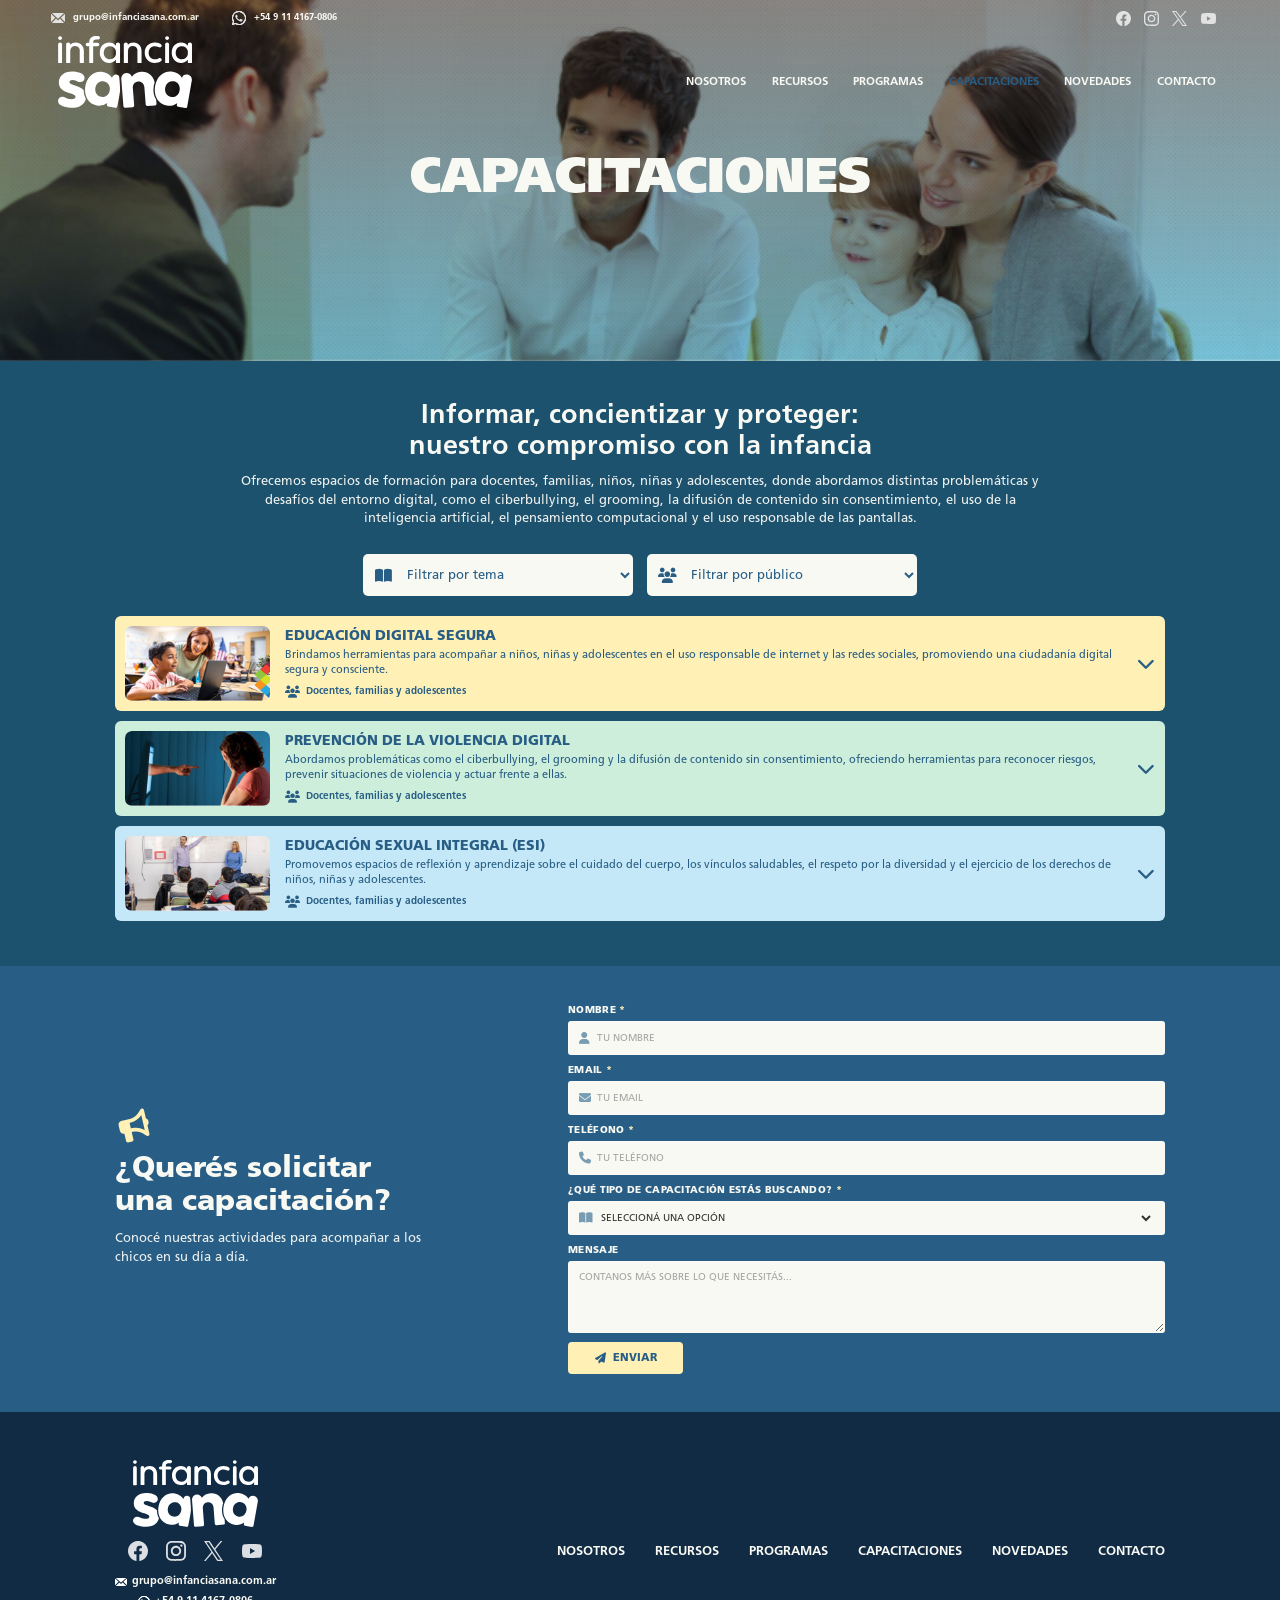
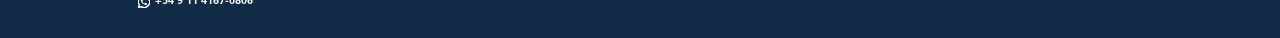
==== capacitaciones.html @ 9013a9a5 "Add files via upload" ====
<!DOCTYPE html>
<html lang="es">

<head>
    <meta charset="UTF-8">
    <meta name="viewport" content="width=device-width, initial-scale=1.0">

    <title>Capacitaciones | Infancia Sana</title>

    <!-- ESTILOS -->
    <link rel="stylesheet" href="css/style.css">
    <link rel="stylesheet" href="css/capacitaciones.css">
    <link rel="stylesheet" href="https://cdnjs.cloudflare.com/ajax/libs/font-awesome/6.7.2/css/all.min.css">

    <!-- FAVICON -->
    <link rel="icon" type="image/x-icon" href="assets/images/favicon.ico">
</head>

<body>

    <!-- ==================================================
         01. ENCABEZADO
    ================================================== -->

    <header class="header header-capacitaciones">

        <div class="header-background">

            <!-- IMAGEN: capacitaciones_header.jpg -->
            <div
                class="header-image header-image-placeholder"
                data-imagen="capacitaciones_header.jpg">
            </div>

            <!-- GRADIENTE PROPIO -->
            <div class="header-gradient header-gradient-capacitaciones"></div>

            <!-- TEXTURA COMPARTIDA -->
            <div class="header-texture"></div>

        </div>


        <!-- CONTACTO -->

        <div class="header-contact">

            <a href="mailto:grupo@infanciasana.com.ar">
                <img src="assets/images/icon_mail.svg" alt="Correo electrónico">
                <span>grupo@infanciasana.com.ar</span>
            </a>

            <a href="https://wa.me/5491141670806" target="_blank" rel="noopener noreferrer">
                <img src="assets/images/icon_wsp.svg" alt="WhatsApp">
                <span>+54 9 11 4167-0806</span>
            </a>

        </div>


        <!-- REDES SOCIALES -->

        <div class="header-social">

            <a href="#" target="_blank" rel="noopener noreferrer">
                <img src="assets/images/icon_facebook.svg" alt="Facebook">
            </a>

            <a href="https://www.instagram.com/infanciasana.ar/" target="_blank" rel="noopener noreferrer">
                <img src="assets/images/icon_instagram.svg" alt="Instagram">
            </a>

            <a href="#" target="_blank" rel="noopener noreferrer">
                <img src="assets/images/icon_twitter.svg" alt="Twitter">
            </a>

            <a href="#" target="_blank" rel="noopener noreferrer">
                <img src="assets/images/icon_youtube.svg" alt="YouTube">
            </a>

        </div>


        <!-- NAVEGACIÓN -->

        <nav class="navbar">

            <a href="index.html" class="logo">

                <img
                    src="assets/images/logo-infancia-sana.svg?v=3"
                    alt="Infancia Sana"
                    class="logo-normal"
                >

                <img
                    src="assets/images/logo-infancia-sana-color.svg"
                    alt=""
                    class="logo-color"
                >

            </a>

            <ul class="nav-links">

                <li><a href="nosotros.html">NOSOTROS</a></li>
                <li><a href="recursos.html">RECURSOS</a></li>
                <li><a href="programas.html">PROGRAMAS</a></li>
                <li><a href="capacitaciones.html" class="activo">CAPACITACIONES</a></li>
                <li><a href="novedades.html">NOVEDADES</a></li>
                <li><a href="contacto.html">CONTACTO</a></li>

            </ul>

        </nav>


        <!-- TÍTULO -->

        <div class="header-content">
            <h1>CAPACITACIONES</h1>
        </div>

    </header>



    <!-- ==================================================
         02. CONTENIDO PRINCIPAL
    ================================================== -->

    <main class="capacitaciones-main">


        <!-- PRESENTACIÓN -->

        <section class="capacitaciones-contenido">

            <div class="capacitaciones-heading">

                <h2>
                    Informar, concientizar y proteger:
                    <br>
                    nuestro compromiso con la infancia
                </h2>

                <p>
                    Ofrecemos espacios de formación para docentes, familias,
                    niños, niñas y adolescentes, donde abordamos distintas
                    problemáticas y desafíos del entorno digital, como el
                    ciberbullying, el grooming, la difusión de contenido sin
                    consentimiento, el uso de la inteligencia artificial,
                    el pensamiento computacional y el uso responsable
                    de las pantallas.
                </p>

            </div>


            <!-- FILTROS -->

            <div class="capacitaciones-filtros">

                <!-- FILTRO POR TEMA -->

                <div class="filtro-grupo">

                    <label for="filtro-tema" class="visually-hidden">
                        Filtrar por tema
                    </label>

                    <div class="filtro-contenedor">

                        <span class="filtro-icono" aria-hidden="true">
                            <i class="fa-solid fa-book-open"></i>
                        </span>

                        <select id="filtro-tema" name="tema">

                            <option value="todos">Filtrar por tema</option>
                            <option value="educacion-digital">Educación digital</option>
                            <option value="violencia-digital">Violencia digital</option>
                            <option value="esi">Educación sexual integral</option>

                        </select>

                    </div>

                </div>


                <!-- FILTRO POR PÚBLICO -->

                <div class="filtro-grupo">

                    <label for="filtro-publico" class="visually-hidden">
                        Filtrar por público
                    </label>

                    <div class="filtro-contenedor">

                        <span class="filtro-icono" aria-hidden="true">
                            <i class="fa-solid fa-users"></i>
                        </span>

                        <select id="filtro-publico" name="publico">

                            <option value="todos">Filtrar por público</option>
                            <option value="docentes">Docentes</option>
                            <option value="familias">Familias</option>
                            <option value="ninos">Niños, niñas y adolescentes</option>

                        </select>

                    </div>

                </div>

            </div>



            <!-- TARJETAS DE CAPACITACIONES -->

            <div class="capacitaciones-listado">


                <!-- CAPACITACIÓN 01: EDUCACIÓN DIGITAL SEGURA -->

                <article
                    class="capacitacion-card capacitacion-digital"
                    data-tema="educacion-digital"
                    data-publico="docentes familias ninos"
                >

                    <div class="capacitacion-imagen">

                        <!-- IMAGEN: capacitacion_educacion_digital.jpg -->

                        <div
                            class="imagen-placeholder"
                            data-imagen="capacitacion_educacion_digital.jpg">
                        </div>

                    </div>


                    <div class="capacitacion-informacion">

                        <h3>EDUCACIÓN DIGITAL SEGURA</h3>

                        <p>
                            Brindamos herramientas para acompañar a niños,
                            niñas y adolescentes en el uso responsable
                            de internet y las redes sociales, promoviendo
                            una ciudadanía digital segura y consciente.
                        </p>

                        <span class="capacitacion-publico">
                            <i class="fa-solid fa-users" aria-hidden="true"></i>
                            Docentes, familias y adolescentes
                        </span>

                    </div>


                    <button
                        class="capacitacion-toggle"
                        type="button"
                        aria-expanded="false"
                        aria-controls="detalle-educacion-digital"
                        aria-label="Ver más sobre Educación Digital Segura"
                    >
                        <i class="fa-solid fa-chevron-down" aria-hidden="true"></i>
                    </button>


                    <div class="capacitacion-detalle" id="detalle-educacion-digital" hidden>

                        <div class="capacitacion-detalle-contenido">

                            <p>
                                En esta capacitación trabajamos sobre el uso responsable de las tecnologías, la privacidad, la identidad digital y las herramientas para acompañar a chicos y chicas en internet.
                            </p>

                            <p>
                                Reflexionamos sobre cómo funcionan las redes sociales y los videojuegos, qué huella digital dejamos al publicar y compartir, y cómo configurar la privacidad de cuentas y dispositivos. También abordamos el uso de la inteligencia artificial, el pensamiento computacional y el equilibrio en el tiempo de pantalla.
                            </p>

                            <p>
                                El objetivo es que docentes, familias y adolescentes cuenten con recursos concretos para acompañar y tomar decisiones informadas en el entorno digital.
                            </p>

                        </div>

                    </div>

                </article>



                <!-- CAPACITACIÓN 02: PREVENCIÓN DE LA VIOLENCIA DIGITAL -->

                <article
                    class="capacitacion-card capacitacion-violencia"
                    data-tema="violencia-digital"
                    data-publico="docentes familias ninos"
                >

                    <div class="capacitacion-imagen">

                        <!-- IMAGEN: capacitacion_violencia_digital.jpg -->

                        <div
                            class="imagen-placeholder"
                            data-imagen="capacitacion_violencia_digital.jpg">
                        </div>

                    </div>


                    <div class="capacitacion-informacion">

                        <h3>PREVENCIÓN DE LA VIOLENCIA DIGITAL</h3>

                        <p>
                            Abordamos problemáticas como el ciberbullying,
                            el grooming y la difusión de contenido sin
                            consentimiento, ofreciendo herramientas para
                            reconocer riesgos, prevenir situaciones de
                            violencia y actuar frente a ellas.
                        </p>

                        <span class="capacitacion-publico">
                            <i class="fa-solid fa-users" aria-hidden="true"></i>
                            Docentes, familias y adolescentes
                        </span>

                    </div>


                    <button
                        class="capacitacion-toggle"
                        type="button"
                        aria-expanded="false"
                        aria-controls="detalle-violencia-digital"
                        aria-label="Ver más sobre Prevención de la Violencia Digital"
                    >
                        <i class="fa-solid fa-chevron-down" aria-hidden="true"></i>
                    </button>


                    <div class="capacitacion-detalle" id="detalle-violencia-digital" hidden>

                        <div class="capacitacion-detalle-contenido">

                            <p>
                                Trabajamos sobre la identificación de situaciones de violencia digital, la prevención, el acompañamiento y los recursos disponibles para actuar ante estos casos.
                            </p>

                            <p>
                                Abordamos el ciberbullying, el grooming y la difusión de contenido sin consentimiento: cómo reconocer las señales de alerta, qué hacer si ocurre una situación de este tipo, cómo acompañar a quien la vive y a quién recurrir.
                            </p>

                            <p>
                                Además, fortalecemos el rol de las escuelas y las familias en la prevención y en la construcción de entornos digitales más cuidados.
                            </p>

                        </div>

                    </div>

                </article>



                <!-- CAPACITACIÓN 03: EDUCACIÓN SEXUAL INTEGRAL -->

                <article
                    class="capacitacion-card capacitacion-esi"
                    data-tema="esi"
                    data-publico="docentes familias ninos"
                >

                    <div class="capacitacion-imagen">

                        <!-- IMAGEN: capacitacion_esi.jpg -->

                        <div
                            class="imagen-placeholder"
                            data-imagen="capacitacion_esi.jpg">
                        </div>

                    </div>


                    <div class="capacitacion-informacion">

                        <h3>EDUCACIÓN SEXUAL INTEGRAL (ESI)</h3>

                        <p>
                            Promovemos espacios de reflexión y aprendizaje
                            sobre el cuidado del cuerpo, los vínculos
                            saludables, el respeto por la diversidad y
                            el ejercicio de los derechos de niños,
                            niñas y adolescentes.
                        </p>

                        <span class="capacitacion-publico">
                            <i class="fa-solid fa-users" aria-hidden="true"></i>
                            Docentes, familias y adolescentes
                        </span>

                    </div>


                    <button
                        class="capacitacion-toggle"
                        type="button"
                        aria-expanded="false"
                        aria-controls="detalle-esi"
                        aria-label="Ver más sobre Educación Sexual Integral"
                    >
                        <i class="fa-solid fa-chevron-down" aria-hidden="true"></i>
                    </button>


                    <div class="capacitacion-detalle" id="detalle-esi" hidden>

                        <div class="capacitacion-detalle-contenido">

                            <p>
                                Abordamos los ejes de la Educación Sexual Integral, promoviendo el respeto, la igualdad, el cuidado del cuerpo y la construcción de vínculos saludables.
                            </p>

                            <p>
                                Trabajamos el cuidado del cuerpo, el consentimiento, los vínculos basados en el respeto y el reconocimiento de situaciones de vulneración de derechos, con un enfoque adecuado a cada edad.
                            </p>

                            <p>
                                También ofrecemos herramientas para que docentes y familias puedan dialogar con niños, niñas y adolescentes con claridad, sin miedo y con información confiable.
                            </p>

                        </div>

                    </div>

                </article>

            </div>

        </section>



        <!-- FORMULARIO DE SOLICITUD -->

        <section class="capacitaciones-solicitud">


            <!-- TEXTO INTRODUCTORIO -->

            <div class="solicitud-texto">

                <div class="solicitud-icono">
                    <i class="fa-solid fa-bullhorn" aria-hidden="true"></i>
                </div>

                <h2>
                    ¿Querés solicitar
                    <br>
                    una capacitación?
                </h2>

                <p>
                    Conocé nuestras actividades para acompañar
                    a los chicos en su día a día.
                </p>

            </div>



            <!-- FORMULARIO -->

            <div class="solicitud-formulario">

                <form class="formulario-capacitaciones">

                    <div class="solicitud-campo">

                        <label for="solicitud-nombre">
                            NOMBRE <span>*</span>
                        </label>

                        <div class="solicitud-input">

                            <i class="fa-solid fa-user" aria-hidden="true"></i>

                            <input
                                type="text"
                                id="solicitud-nombre"
                                name="nombre"
                                placeholder="TU NOMBRE"
                                required
                            >

                        </div>

                    </div>


                    <div class="solicitud-campo">

                        <label for="solicitud-email">
                            EMAIL <span>*</span>
                        </label>

                        <div class="solicitud-input">

                            <i class="fa-solid fa-envelope" aria-hidden="true"></i>

                            <input
                                type="email"
                                id="solicitud-email"
                                name="email"
                                placeholder="TU EMAIL"
                                required
                            >

                        </div>

                    </div>


                    <div class="solicitud-campo">

                        <label for="solicitud-telefono">
                            TELÉFONO <span>*</span>
                        </label>

                        <div class="solicitud-input">

                            <i class="fa-solid fa-phone" aria-hidden="true"></i>

                            <input
                                type="tel"
                                id="solicitud-telefono"
                                name="telefono"
                                placeholder="TU TELÉFONO"
                                required
                            >

                        </div>

                    </div>


                    <div class="solicitud-campo">

                        <label for="tipo-capacitacion">
                            ¿QUÉ TIPO DE CAPACITACIÓN ESTÁS BUSCANDO? <span>*</span>
                        </label>

                        <div class="solicitud-input">

                            <i class="fa-solid fa-book-open" aria-hidden="true"></i>

                            <select
                                id="tipo-capacitacion"
                                name="capacitacion"
                                required
                            >

                                <option value="" disabled selected>
                                    SELECCIONÁ UNA OPCIÓN
                                </option>

                                <option value="educacion-digital">
                                    Educación Digital Segura
                                </option>

                                <option value="violencia-digital">
                                    Prevención de la Violencia Digital
                                </option>

                                <option value="esi">
                                    Educación Sexual Integral (ESI)
                                </option>

                                <option value="otra">
                                    Otra capacitación
                                </option>

                            </select>

                        </div>

                    </div>


                    <div class="solicitud-campo">

                        <label for="solicitud-mensaje">
                            MENSAJE
                        </label>

                        <textarea
                            id="solicitud-mensaje"
                            name="mensaje"
                            placeholder="CONTANOS MÁS SOBRE LO QUE NECESITÁS..."
                        ></textarea>

                    </div>


                    <button type="submit" class="solicitud-button">

                        <i class="fa-solid fa-paper-plane" aria-hidden="true"></i>

                        ENVIAR

                    </button>

                </form>

            </div>

        </section>

    </main>



    <!-- ==================================================
         03. FOOTER
    ================================================== -->

    <footer class="footer">

        <div class="footer-content">


            <!-- LOGO Y CONTACTO -->

            <div class="footer-brand">

                <a href="index.html" class="footer-logo">

                    <img
                        src="assets/images/logo-infancia-sana.svg?v=3"
                        alt="Infancia Sana"
                    >

                </a>


                <div class="footer-social">

                    <a href="#" target="_blank" rel="noopener noreferrer">
                        <img src="assets/images/icon_facebook.svg" alt="Facebook">
                    </a>

                    <a href="https://www.instagram.com/infanciasana.ar/" target="_blank" rel="noopener noreferrer">
                        <img src="assets/images/icon_instagram.svg" alt="Instagram">
                    </a>

                    <a href="#" target="_blank" rel="noopener noreferrer">
                        <img src="assets/images/icon_twitter.svg" alt="Twitter">
                    </a>

                    <a href="#" target="_blank" rel="noopener noreferrer">
                        <img src="assets/images/icon_youtube.svg" alt="YouTube">
                    </a>

                </div>


                <div class="footer-contact">

                    <a href="mailto:grupo@infanciasana.com.ar">
                        <img src="assets/images/icon_mail.svg" alt="">
                        grupo@infanciasana.com.ar
                    </a>

                    <a href="https://wa.me/5491141670806" target="_blank" rel="noopener noreferrer">
                        <img src="assets/images/icon_wsp.svg" alt="">
                        +54 9 11 4167-0806
                    </a>

                </div>

            </div>



            <!-- NAVEGACIÓN -->

            <nav class="footer-nav">

                <a href="nosotros.html">NOSOTROS</a>
                <a href="recursos.html">RECURSOS</a>
                <a href="programas.html">PROGRAMAS</a>
                <a href="capacitaciones.html">CAPACITACIONES</a>
                <a href="novedades.html">NOVEDADES</a>
                <a href="contacto.html">CONTACTO</a>

            </nav>

        </div>

    </footer>



    <!-- ==================================================
         04. JAVASCRIPT
    ================================================== -->

    <script src="JS/script.js"></script>
    <script src="JS/capacitaciones.js"></script>

</body>

</html>
---- css/style.css ----
/* ==================================================
   INFANCIA SANA
   HOJA DE ESTILOS PRINCIPAL
================================================== */


/* ==================================================
   01. VARIABLES DE COLOR
================================================== */

:root {
    --azul-principal: #285E85;
    --blanco: #F9F9F4;
    --texto: #333333;
}


/* ==================================================
   02. TIPOGRAFÍAS - FRUTIGER LT STD
================================================== */

@font-face {
    font-family: 'Frutiger';
    src: url('../assets/fonts/FrutigerLTStd-Light.otf') format('opentype');
    font-weight: 300;
    font-style: normal;
}

@font-face {
    font-family: 'Frutiger';
    src: url('../assets/fonts/FrutigerLTStd-Roman.otf') format('opentype');
    font-weight: 400;
    font-style: normal;
}

@font-face {
    font-family: 'Frutiger';
    src: url('../assets/fonts/FrutigerLTStd-Bold.otf') format('opentype');
    font-weight: 700;
    font-style: normal;
}

@font-face {
    font-family: 'Frutiger';
    src: url('../assets/fonts/FrutigerLTStd-Black.otf') format('opentype');
    font-weight: 900;
    font-style: normal;
}

@font-face {
    font-family: 'Frutiger';
    src: url('../assets/fonts/FrutigerLTStd-UltraBlack.otf') format('opentype');
    font-weight: 950;
    font-style: normal;
}

@font-face {
    font-family: 'Frutiger';
    src: url('../assets/fonts/FrutigerLTStd-Italic.otf') format('opentype');
    font-weight: 400;
    font-style: italic;
}

@font-face {
    font-family: 'Frutiger';
    src: url('../assets/fonts/FrutigerLTStd-LightItalic.otf') format('opentype');
    font-weight: 300;
    font-style: italic;
}

@font-face {
    font-family: 'Frutiger';
    src: url('../assets/fonts/FrutigerLTStd-BoldItalic.otf') format('opentype');
    font-weight: 700;
    font-style: italic;
}

@font-face {
    font-family: 'Frutiger';
    src: url('../assets/fonts/FrutigerLTStd-BlackItalic.otf') format('opentype');
    font-weight: 900;
    font-style: italic;
}


/* ==================================================
   03. TIPOGRAFÍAS CONDENSADAS
================================================== */

@font-face {
    font-family: 'Frutiger Condensed';
    src: url('../assets/fonts/FrutigerLTStd-Cn.otf') format('opentype');
    font-weight: 400;
}

@font-face {
    font-family: 'Frutiger Condensed';
    src: url('../assets/fonts/FrutigerLTStd-LightCn.otf') format('opentype');
    font-weight: 300;
}

@font-face {
    font-family: 'Frutiger Condensed';
    src: url('../assets/fonts/FrutigerLTStd-BoldCn.otf') format('opentype');
    font-weight: 700;
}

@font-face {
    font-family: 'Frutiger Condensed';
    src: url('../assets/fonts/FrutigerLTStd-BlackCn.otf') format('opentype');
    font-weight: 900;
}

@font-face {
    font-family: 'Frutiger Condensed';
    src: url('../assets/fonts/FrutigerLTStd-ExtraBlackCn.otf') format('opentype');
    font-weight: 950;
}


/* ==================================================
   04. CONFIGURACIÓN GENERAL
================================================== */

* {
    margin: 0;
    padding: 0;
    box-sizing: border-box;
}

html {
    scroll-behavior: smooth;
}

body {
    width: 100%;
    min-width: 320px;
    font-family: 'Frutiger', 'Frutiger LT Std', 'Segoe UI', 'Helvetica Neue', Arial, sans-serif;
    font-weight: 400;
    color: var(--texto);
    background-color: var(--blanco);
}

img {
    max-width: 100%;
}


/* ==================================================
   05. HEADER
================================================== */

.header {
    position: relative;
    width: 100%;
    aspect-ratio: 3.55 / 1;
    min-height: 230px;
    overflow: hidden;
    isolation: isolate;
    color: var(--blanco);
}


/* ==================================================
   06. FOTOGRAFÍA, DEGRADADO Y TEXTURA
================================================== */

.header-background {
    position: absolute;
    inset: 0;
    z-index: 0;
}

/* Fotografía principal */

.header-background > img {
    position: absolute;
    inset: 0;
    display: block;
    width: 100%;
    height: 100%;
    object-fit: cover;
    object-position: center;
}

/* Degradado PNG */

.header-gradient {
    position: absolute;
    inset: 0;
    z-index: 1;

    background-image: url('../assets/images/home_header_gradient.png');
    background-size: 100% 100%;
    background-position: center;
    background-repeat: no-repeat;
    mix-blend-mode: multiply;

    pointer-events: none;
}

/* Textura PNG */

.header-texture {
    position: absolute;
    inset: 0;
    z-index: 2;

    background-image: url('../assets/images/home_header_texture.png');
    background-size: 100% 100%;
    background-position: center;
    background-repeat: no-repeat;

    pointer-events: none;
}


/* ==================================================
   07. INFORMACIÓN DE CONTACTO - IZQUIERDA
================================================== */

.header-contact {
    position: absolute;
    top: 3%;
    left: 4.5%;
    z-index: 5;

    display: flex;
    align-items: center;
    gap: 22px;
}

/* CORREO: CENTRADO RESPECTO AL LOGO */
.header-contact a:first-child {
    position: absolute;
    width: clamp(85px, 10.5vw, 145px);
    justify-content: center;
}

/* TELÉFONO: A LA DERECHA DEL CORREO */
.header-contact a:last-child {
    margin-left: calc(clamp(85px, 10.5vw, 145px) + 40px);
    white-space: nowrap;
}

.header-contact a {
    display: flex;
    align-items: center;
    justify-content: center;
    gap: 8px;

    color: var(--blanco);
    text-decoration: none;

    font-family: 'Frutiger', 'Frutiger LT Std', 'Segoe UI', 'Helvetica Neue', Arial, sans-serif;
    font-size: clamp(8px, 0.75vw, 12px);
    font-weight: 700;
}

.header-contact img {
    display: block;
    flex-shrink: 0;
    width: clamp(12px, 1.1vw, 17px);
    height: clamp(12px, 1.1vw, 17px);
    object-fit: contain;
}

/* ==================================================
   08. REDES SOCIALES - DERECHA
================================================== */

.header-social {
    position: absolute;
    top: 3%;
    right: 5%;
    z-index: 5;

    display: flex;
    align-items: center;
    gap: 13px;
}

.header-social a {
    display: flex;
    align-items: center;
    justify-content: center;
}

.header-social img {
    display: block;
    width: clamp(13px, 1.2vw, 19px);
    height: clamp(13px, 1.2vw, 19px);
    object-fit: contain;

    transition: opacity 0.2s ease;
}

.header-social a:hover img {
    opacity: 0.7;
}


/* ==================================================
   09. NAVEGACIÓN Y LOGO
================================================== */

.navbar {
    position: absolute;
    inset: 0;
    z-index: 4;
    pointer-events: none;
}

/* Logo */

.logo {
    position: absolute;
    top: 10%;
    left: 4.5%;
    display: block;
    pointer-events: auto;
}

.logo img {
    display: block;
    width: clamp(85px, 10.5vw, 145px);
    height: auto;
}

/* Menú */

.nav-links {
    position: absolute;
    top: 20%;
    right: 5%;

    display: flex;
    align-items: center;
    gap: clamp(12px, 2vw, 30px);

    list-style: none;
    pointer-events: auto;
}

.nav-links a {
    color: var(--blanco);
    text-decoration: none;
    white-space: nowrap;

    font-family: 'Frutiger', 'Frutiger LT Std', 'Segoe UI', 'Helvetica Neue', Arial, sans-serif;
    font-size: clamp(9px, 0.9vw, 14px);
    font-weight: 700;

    transition: opacity 0.2s ease;
}

.nav-links a:hover {
    opacity: 0.75;
}


/* ==================================================
   10. TEXTO PRINCIPAL DEL HEADER
================================================== */

.header-content {
    position: absolute;
    top: 40%;
    left: 20.9%;
    z-index: 4;

    width: 38%;
    color: var(--blanco);
}

/* Título: Frutiger UltraBlack */

.header-content h1 {
    font-family: 'Frutiger', 'Frutiger LT Std', 'Segoe UI', 'Helvetica Neue', Arial, sans-serif;
    font-size: clamp(18px, 2vw, 30px);
    font-weight: 950;
    line-height: 1.1;
}

/* Descripción: Frutiger Light */

.header-content p {
    max-width: 520px;
    margin-top: 0.6vw;

    font-family: 'Frutiger', 'Frutiger LT Std', 'Segoe UI', 'Helvetica Neue', Arial, sans-serif;
    font-size: clamp(9px, 0.8vw, 13px);
    font-weight: 300;
    line-height: 1.3;
}

/* Botón LEER MÁS */

.header-button {
    display: inline-flex;
    align-items: center;
    justify-content: center;

    margin-top: 1.2vw;
    padding: 0.7vw 2.4vw;

    background-color: var(--azul-principal);
    border-radius: 9px;

    color: var(--blanco);
    text-decoration: none;

    font-family: 'Frutiger', 'Frutiger LT Std', 'Segoe UI', 'Helvetica Neue', Arial, sans-serif;
    font-size: clamp(8px, 0.85vw, 13px);
    font-weight: 700;

    transition: background-color 0.2s ease;
}

.header-button:hover {
    background-color: #194766;
}


/* ==================================================
   11. CONTENIDO PRINCIPAL
================================================== */

main {
    width: 100%;
}

main section {
    width: 100%;
    padding: 60px 8%;
}

main h2 {
    margin-bottom: 15px;
    font-family: 'Frutiger', 'Frutiger LT Std', 'Segoe UI', 'Helvetica Neue', Arial, sans-serif;
    font-weight: 900;
}


/* ==================================================
   12. FOOTER
================================================== */

footer {
    width: 100%;
    padding: 25px 8%;

    background-color: var(--azul-principal);
    color: var(--blanco);

    font-family: 'Frutiger', 'Frutiger LT Std', 'Segoe UI', 'Helvetica Neue', Arial, sans-serif;
    font-size: 13px;
}


/* ==================================================
   13. RESPONSIVE - TABLETS
================================================== */

@media (max-width: 768px) {

    .header {
        aspect-ratio: 1.2 / 1;
        min-height: 400px;
    }

    /* Contacto */

    .header-contact {
        top: 3%;
        left: 5%;
        gap: 10px;
    }

    .header-contact a {
        font-size: 9px;
    }

    /* Redes */

    .header-social {
        top: 3%;
        right: 5%;
        gap: 9px;
    }

    /* Logo */

    .logo {
        top: 16%;
        left: 5%;
    }

    .logo img {
        width: clamp(85px, 18vw, 125px);
    }

    /* Navegación */

    .nav-links {
        top: 30%;
        left: 5%;
        right: 5%;

        justify-content: center;
        flex-wrap: wrap;
        gap: 12px;
    }

    .nav-links a {
        font-size: 11px;
    }

    /* Texto */

    .header-content {
        top: 50%;
        left: 8%;
        width: 80%;
    }

    .header-content h1 {
        font-size: clamp(22px, 6vw, 32px);
    }

    .header-content p {
        font-size: 12px;
    }
}


/* ==================================================
   14. RESPONSIVE - CELULARES
================================================== */

@media (max-width: 480px) {

    .header {
        aspect-ratio: auto;
        min-height: 420px;
    }

    /* Contacto */

    .header-contact {
        flex-direction: column;
        align-items: flex-start;
        gap: 5px;
    }

    /* Redes */

    .header-social {
        top: 4%;
        gap: 7px;
    }

    /* Navegación */

    .nav-links {
        top: 29%;
        gap: 10px;
    }

    .nav-links a {
        font-size: 10px;
    }

    /* Texto */

    .header-content {
        top: 48%;
    }

    .header-content h1 {
        font-size: 25px;
    }

    .header-content p {
        font-size: 11px;
    }

    .header-button {
        padding: 9px 24px;
        font-size: 10px;
    }
}


/* ==================================================
   15. NEWSLETTER
================================================== */

.newsletter {
    width: 100%;
    padding: 55px 10%;
    background-color: #285E85;
    color: #F9F9F4;
}

.newsletter-content {
    display: grid;
    grid-template-columns: 1fr 1fr;
    gap: 9%;
    max-width: 1150px;
    margin: 0 auto;
    align-items: start;
}

/* TEXTO DEL NEWSLETTER */

.newsletter-text {
    padding-top: 15px;
}

.newsletter-text h2 {
    font-size: clamp(21px, 2.3vw, 29px);
    font-weight: 900;
    line-height: 1.05;
}

.newsletter-text h2 span {
    display: block;
    color: #94A378;
    font-size: clamp(32px, 4.2vw, 48px);
    font-weight: 950;
}

.newsletter-text p {
    margin-top: 8px;
    max-width: 390px;
    font-size: clamp(13px, 1.2vw, 17px);
    line-height: 1.4;
}

/* FORMULARIO */

.newsletter-form {
    display: flex;
    flex-direction: column;
    gap: 24px;
}

.form-group {
    display: flex;
    flex-direction: column;
    gap: 5px;
}

.form-group label {
    font-size: 15px;
    font-weight: 400;
}

.form-group label span {
    color: #94A378;
}

.input-wrapper {
    position: relative;
    width: 100%;
}

.input-wrapper input {
    width: 100%;
    height: 36px;
    padding: 5px 12px 5px 36px;
    border: none;
    outline: none;
    background-color: #F9F9F4;
    color: #333333;
    font-family: 'Frutiger', sans-serif;
    font-size: 14px;
}

.input-wrapper img {
    position: absolute;
    top: 50%;
    left: 7px;
    transform: translateY(-50%);
    width: 22px;
    height: 22px;
    object-fit: contain;

    opacity: 0.5;
    pointer-events: none;
}

/* CHECKBOX */

.newsletter-checkbox {
    display: flex;
    align-items: center;
    gap: 7px;
    cursor: pointer;
    font-size: 13px;
}

.newsletter-checkbox input {
    appearance: none;
    width: 21px;
    height: 21px;
    border: 1.5px solid #94A378;
    border-radius: 3px;
    cursor: pointer;
    flex-shrink: 0;
}

.newsletter-checkbox input:checked {
    background-color: #94A378;
    box-shadow: inset 0 0 0 4px #285E85;
}

/* BOTÓN DE SUSCRIPCIÓN */

.newsletter-button {
    align-self: flex-start;

    padding: 11px 30px;

    border: 2px solid #94A378;
    border-radius: 7px;

    background-color: #94A378;
    color: #F9F9F4;

    font-family: 'Frutiger', sans-serif;
    font-size: 13px;
    font-weight: 700;

    cursor: pointer;
    transition: background-color 0.25s ease,
                color 0.25s ease,
                transform 0.25s ease;
}

.newsletter-button:hover {
    background-color: transparent;
    color: #F9F9F4;
    transform: translateY(-2px);
}

.newsletter-button:active {
    transform: translateY(0);
}


/* ==================================================
   16. FOOTER
================================================== */

.footer {
    width: 100%;
    padding: 48px 9% 30px;
    background-color: #102B43;
    color: #F9F9F4;
}

.footer-content {
    max-width: 1250px;
    margin: 0 auto;
    display: flex;
    align-items: flex-end;
    justify-content: space-between;
    gap: 35px;
}

/* LOGO Y MARCA */

.footer-brand {
    display: flex;
    flex-direction: column;
    align-items: center;
}

.footer-logo {
    display: block;
    width: 125px;
}

.footer-logo img {
    display: block;
    width: 100%;
    height: auto;
}

/* REDES SOCIALES */

.footer-social {
    display: flex;
    align-items: center;
    gap: 18px;
    margin-top: 14px;
    margin-left: -2px;
}

.footer-social a {
    display: flex;
    align-items: center;
    justify-content: center;
}

.footer-social img {
    display: block;
    width: 20px;
    height: 20px;
    object-fit: contain;
    filter: brightness(0) invert(1);
    opacity: 0.85;
    transition: opacity 0.2s ease;
}

.footer-social a:hover img {
    opacity: 0.6;
}

/* DATOS DE CONTACTO */

.footer-brand {
    align-items: center;
}

.footer-contact {
    display: flex;
    flex-direction: column;
    align-items: center;
    gap: 7px;
    margin-top: 14px;
}

.footer-contact a {
    display: flex;
    align-items: center;
    justify-content: center;
    gap: 5px;

    color: #F9F9F4;
    text-decoration: none;
    font-size: 11px;
    font-weight: 700;
    white-space: nowrap;
}

.footer-contact img {
    width: 12px;
    height: 12px;
    object-fit: contain;
    filter: brightness(0) invert(1);
}

/* NAVEGACIÓN DEL FOOTER */

.footer-nav {
    display: flex;
    align-items: center;
    justify-content: flex-end;
    flex-wrap: wrap;
    gap: 14px 30px;
    padding-bottom: 48px;
}

.footer-nav a {
    color: #F9F9F4;
    text-decoration: none;
    font-size: 13px;
    font-weight: 700;
    white-space: nowrap;
    transition: opacity 0.2s ease;
}

.footer-nav a:hover {
    opacity: 0.65;
}


/* ==================================================
   17. RESPONSIVE NEWSLETTER Y FOOTER
================================================== */

@media (min-width: 769px) and (max-width: 950px) {

    .footer {
        padding-left: 5%;
        padding-right: 5%;
    }

    .footer-content {
        gap: 18px;
    }

    .footer-nav {
        gap: 10px 16px;
        padding-bottom: 35px;
    }

    .footer-nav a {
        font-size: 11px;
    }
}

@media (max-width: 768px) {

    .newsletter {
        padding: 40px 7%;
    }

    .newsletter-content {
        grid-template-columns: 1fr;
        gap: 30px;
    }

    .newsletter-text {
        padding-top: 0;
    }

    .newsletter-form {
        gap: 18px;
    }

    .footer {
        padding: 40px 7% 25px;
    }

    .footer-content {
        flex-direction: column;
        align-items: flex-start;
        gap: 30px;
    }

    .footer-nav {
        justify-content: flex-start;
        padding-bottom: 0;
        gap: 15px 22px;
    }
}

@media (max-width: 480px) {

    .newsletter {
        padding: 35px 6%;
    }

    .newsletter-text h2 {
        font-size: 21px;
    }

    .newsletter-text h2 span {
        font-size: 36px;
    }

    .newsletter-text p {
        font-size: 13px;
    }

    .footer {
        padding: 35px 6% 25px;
    }

    .footer-logo {
        width: 115px;
    }

    .footer-contact {
    align-items: center;
    }

    .footer-nav {
        gap: 15px 18px;
    }

    .footer-nav a {
        font-size: 11px;
    }
}



/* ==================================================
   18. PILARES DE INFANCIA SANA
================================================== */

/* SECCIÓN GENERAL */

main section.pilares {
    width: 100%;
    padding: 0;
    background-color: #F9F9F4;
}

/* ENCABEZADO Y ESPACIO BLANCO INICIAL */

.pilares-header {
    width: 100%;
    min-height: 380px;

    display: flex;
    align-items: center;
    justify-content: center;

    padding: 50px 20px;
}

.pilares-header h2 {
    color: #285E85;
    font-size: clamp(23px, 3vw, 40px);
    font-weight: 900;
    text-align: center;

    border-bottom: 2px solid #285E85;
    padding-bottom: 3px;
}

/* BLOQUE AZUL */

.pilares-content {
    position: relative;
    width: 100%;
    min-height: 530px;

    padding: 85px 3.2% 45px;

    background-color: #285E85;
    color: #F9F9F4;
}

/* NÚMERO LATERAL */

.pilares-number {
    position: absolute;
    top: 30px;
    left: 0;

    display: flex;
    align-items: center;
    justify-content: flex-end;

    width: 128px;
    height: 58px;
    padding-right: 12px;

    background-color: #F9F9F4;
    color: #285E85;

    font-size: 40px;
    font-weight: 900;
}

/* TÍTULO CENTRAL */

.pilares-content h3 {
    max-width: 650px;
    margin: 0 auto;

    color: #F9F9F4;
    font-size: clamp(20px, 2.2vw, 30px);
    font-weight: 700;
    line-height: 1.15;
    text-align: center;
}

/* GRILLA DE LOS TRES PILARES */

.pilares-grid {
    display: grid;
    grid-template-columns: repeat(3, 1fr);
    gap: 35px;

    max-width: 1250px;
    margin: 75px auto 0;
}

/* CADA PILAR */

.pilar {
    display: flex;
    flex-direction: column;
    align-items: center;
    text-align: center;
}

/* ICONOS */

.pilar-icon {
    width: 85px;
    height: 85px;

    display: flex;
    align-items: center;
    justify-content: center;

    border-radius: 17px;
    margin-bottom: 20px;
}

.pilar-icon svg {
    width: 43px;
    height: 43px;
}

/* COLORES DE LOS ICONOS */

.icon-informar {
    background-color: #F7E8B5;
    color: #8D7133;
}

.icon-concientizar {
    background-color: #A9DDBD;
    color: #426B50;
}

.icon-proteger {
    background-color: #D5E8F5;
    color: #416C88;
}

/* TÍTULOS Y DESCRIPCIONES */

.pilar h4 {
    margin-bottom: 5px;

    color: #F9F9F4;
    font-size: 21px;
    font-weight: 700;
}

.pilar p {
    max-width: 390px;

    color: #F9F9F4;
    font-size: 16px;
    font-weight: 300;
    line-height: 1.3;
}

/* LÍNEA INFERIOR */

.pilares-line {
    width: 100%;
    height: 3px;

    margin-top: 130px;

    background-color: #F9F9F4;
}


/* ==================================================
   ANIMACIÓN DE LOS PILARES
================================================== */

/* Elementos que comienzan ocultos */
.pilares-content > h3,
.pilares .pilar,
.pilares-line {
    opacity: 0;
    transform: translateY(45px);

    transition:
        opacity 0.7s ease,
        transform 0.7s cubic-bezier(0.22, 0.8, 0.25, 1);
}

/* Texto principal */
.pilares.pilares-visible .pilares-content > h3 {
    opacity: 1;
    transform: translateY(0);
    transition-delay: 0.15s;
}

/* Primer pilar */
.pilares.pilares-visible .pilar:nth-child(1) {
    opacity: 1;
    transform: translateY(0);
    transition-delay: 0.3s;
}

/* Segundo pilar */
.pilares.pilares-visible .pilar:nth-child(2) {
    opacity: 1;
    transform: translateY(0);
    transition-delay: 0.5s;
}

/* Tercer pilar */
.pilares.pilares-visible .pilar:nth-child(3) {
    opacity: 1;
    transform: translateY(0);
    transition-delay: 0.7s;
}

/* Línea inferior */
.pilares.pilares-visible .pilares-line {
    opacity: 1;
    transform: translateY(0);
    transition-delay: 0.8s;
}


/* ==================================================
   20. RESPONSIVE - TABLETS
================================================== */

@media (max-width: 768px) {

    .pilares-header {
        min-height: 260px;
    }

    .pilares-number {
        width: 85px;
        height: 45px;
        font-size: 30px;
    }

    .pilares-content {
        padding: 85px 5% 35px;
    }

    .pilares-content h3 {
        font-size: 23px;
    }

    .pilares-grid {
        gap: 20px;
        margin-top: 55px;
    }

    .pilar-icon {
        width: 65px;
        height: 65px;
    }

    .pilar-icon svg {
        width: 34px;
        height: 34px;
    }

    .pilar h4 {
        font-size: 17px;
    }

    .pilar p {
        font-size: 13px;
    }

    .pilares-line {
        margin-top: 75px;
    }
}


/* ==================================================
   21. RESPONSIVE - CELULARES
================================================== */

@media (max-width: 480px) {

    .pilares-header {
        min-height: 200px;
        padding: 35px 20px;
    }

    .pilares-header h2 {
        font-size: 22px;
    }

    .pilares-content {
        padding: 35px 7%;
    }

    .pilares-content h3 {
        font-size: 21px;
    }

    .pilares-content h3 br {
        display: none;
    }

    .pilares-grid {
        grid-template-columns: 1fr;
        gap: 40px;
        margin-top: 45px;
    }

    .pilar-icon {
        width: 75px;
        height: 75px;
    }

    .pilar h4 {
        font-size: 19px;
    }

    .pilar p {
        max-width: 300px;
        font-size: 14px;
    }

    .pilares-line {
        margin-top: 55px;
    }
}

/* ==================================================
   21. CONOCER PARA PREVENIR
================================================== */

.prevencion {
    position: relative;
    width: 100%;
    min-height: 360px;
    overflow: hidden;
    isolation: isolate;

    display: flex;
    align-items: center;
    justify-content: center;

    color: #F9F9F4;
}



/* FOTOGRAFÍA DE FONDO */

.prevencion-background {
    position: absolute;
    inset: 0;
    z-index: -2;
    overflow: hidden;
}

.prevencion-background img {
    position: absolute;
    width: 100%;
    height: 150%;
    max-width: none;

    left: 0;
    top: -25%;

    display: block;
    object-fit: cover;
    object-position: center 65%;

    animation: fotoMovimiento 5s ease-in-out infinite alternate;
    will-change: transform;
}

/* MOVIMIENTO VERTICAL */

@keyframes fotoMovimiento {
    from {
        transform: translate3d(0, -8%, 0);
    }

    to {
        transform: translate3d(0, 8%, 0);
    }
}

@media (prefers-reduced-motion: reduce) {
    .prevencion-background img {
        animation: none;
    }
}


/* CAPA DE DEGRADADO */

.prevencion-overlay {
    position: absolute;
    inset: 0;
    z-index: -1;

    background-image: url('../assets/images/home_header_gradient.png');
    background-size: 100% 100%;
    background-position: center;
    background-repeat: no-repeat;
    mix-blend-mode: multiply;

    pointer-events: none;
}

/* CONTENIDO */

.prevencion-content {
    width: 100%;
    padding: 50px 5% 45px;
    text-align: center;
}

.prevencion-content > h2 {
    margin-bottom: 5px;
    font-size: clamp(25px, 3vw, 36px);
    font-weight: 400;
}

.prevencion-intro {
    max-width: 530px;
    margin: 0 auto;
    font-size: 14px;
    font-weight: 300;
    line-height: 1.2;
}

/* ESTADÍSTICAS */

.estadisticas {
    display: grid;
    grid-template-columns: 1fr 1.3fr 1fr;
    align-items: start;
    gap: 35px;

    max-width: 1150px;
    margin: 32px auto 0;
}

.estadistica {
    display: flex;
    flex-direction: column;
    align-items: center;
    text-align: center;
}

.estadistica strong {
    font-size: clamp(34px, 4vw, 48px);
    font-weight: 400;
    line-height: 1.1;
}

.estadistica h3 {
    margin-top: 3px;
    font-size: clamp(15px, 1.6vw, 21px);
    font-weight: 400;
}

.estadistica-central p {
    max-width: 250px;
    margin-top: 8px;
    font-size: 9px;
    font-weight: 300;
    line-height: 1.4;
    text-align: center;
}


/* ==================================================
   22. NOVEDADES
================================================== */

.novedades {
    width: 100%;
    padding: 20px 0 25px;
    overflow: hidden;
    background-color: #F9F9F4;
}

/* TÍTULO */

.novedades-heading {
    display: flex;
    align-items: center;
    justify-content: center;
    padding: 0 20px;
    margin-bottom: 10px;
}

.novedades-heading h2 {
    color: #94A378;
    font-size: clamp(35px, 5vw, 58px);
    font-weight: 950;
    line-height: 1.2;
}

/* CONTENEDOR */

.novedades-carousel {
    position: relative;
    width: 100%;
    overflow: hidden;
    perspective: 1400px;
}

/* GRILLA: SOLAMENTE TRES POSICIONES */

.novedades-track {
    display: grid;
    grid-template-columns: 0.85fr 1.5fr 0.85fr;
    grid-template-rows: 280px;
    align-items: center;
    gap: 4%;

    width: 120%;
    margin-left: -10%;

    transform-style: preserve-3d;
}

/* TARJETAS */

.novedad-card {
    width: 100%;
    height: 260px;
    overflow: hidden;
    background-color: #E5E5E5;

    transform-origin: center center;
    transform-style: preserve-3d;
    backface-visibility: hidden;
    will-change: transform;
}

.novedad-card a {
    display: block;
    width: 100%;
    height: 100%;
}

.novedad-card img {
    display: block;
    width: 100%;
    height: 100%;
    object-fit: cover;
    transition: transform 0.3s ease;
}

.novedad-card img:hover {
    transform: scale(1.03);
}

/* DESTACADA */

.novedad-destacada {
    height: 280px;
}

/* LATERALES */

.novedad-lateral {
    height: 240px;
}

/* FLECHAS */

.novedades-flecha {
    position: absolute;
    top: 50%;
    z-index: 30;

    display: flex;
    align-items: center;
    justify-content: center;

    width: 42px;
    height: 42px;
    padding: 0;

    border: none;
    border-radius: 50%;

    background-color: #285E85;
    color: #FFFFFF;

    font-size: 20px;
    line-height: 1;

    cursor: pointer;
    transform: translateY(-50%);
    transition: background-color 0.2s ease, transform 0.2s ease;
}

.novedades-flecha.anterior {
    left: 12px;
}

.novedades-flecha.siguiente {
    right: 12px;
}

.novedades-flecha:hover {
    background-color: #102B43;
    transform: translateY(-50%) scale(1.08);
}

.novedades-flecha:active {
    transform: translateY(-50%) scale(0.95);
}

/* INDICADORES */

.novedades-indicadores {
    display: flex;
    align-items: center;
    justify-content: center;
    gap: 12px;
    margin-top: 20px;
}

.novedades-indicadores span {
    display: block;
    width: 29px;
    height: 11px;
    border-radius: 20px;
    background-color: #E2E2E2;
    cursor: pointer;
    transition: background-color 0.2s ease, width 0.2s ease;
}

.novedades-indicadores span.activo {
    width: 38px;
    background-color: #102B43;
}

/* ==================================================
   23. RESPONSIVE - TABLETS
================================================== */

@media (max-width: 768px) {

    .novedad-card {
        height: 180px;
    }

    .novedad-destacada {
        height: 200px;
    }

    .novedad-lateral {
        height: 165px;
    }

    .novedades-track {
        gap: 4%;
        grid-template-rows: 200px;
    }
}

/* ==================================================
   24. RESPONSIVE - CELULARES
================================================== */

@media (max-width: 480px) {

    .novedades-track {
        width: 150%;
        margin-left: -25%;
        gap: 5%;
        grid-template-rows: 170px;
    }

    .novedad-card {
        height: 140px;
    }

    .novedad-destacada {
        height: 170px;
    }

    .novedad-lateral {
        height: 140px;
    }

    .novedades-indicadores {
        gap: 7px;
    }

    .novedades-indicadores span {
        width: 19px;
        height: 8px;
    }

    .novedades-indicadores span.activo {
        width: 30px;
    }

    .novedades-flecha {
        width: 32px;
        height: 32px;
        font-size: 16px;
    }

    .novedades-flecha.anterior {
        left: 7px;
    }

    .novedades-flecha.siguiente {
        right: 7px;
    }
}


/* Ocultar noticias que no están en las tres posiciones */

.novedades-track .novedad-card[hidden] {
    display: none !important;
}

/* Evitar desplazamientos extraños durante el carrusel */

.novedades-track {
    align-items: center;
}

.novedades-carousel {
    touch-action: pan-y;
}


/* ==================================================
   EFECTO HOVER - NOTICIAS
================================================== */

/* Todas las noticias */

.novedad-card {
    transition:
        transform 0.35s ease,
        box-shadow 0.35s ease;
}

/* Noticias laterales */

.novedad-card.novedad-lateral:hover {
    transform: scale(1.05);
    z-index: 5;
}

/* Noticia central */

.novedad-card.novedad-destacada:hover {
    transform: scale(1.08);
    z-index: 10;
}

/* Evitar que el zoom de la imagen se sume demasiado */

.novedad-card img {
    transition: transform 0.35s ease;
}

.novedad-card:hover img {
    transform: scale(1.04);
}

/* ==================================================
   APARICIÓN DEL BLOQUE AZUL AL HACER SCROLL
================================================== */

.pilares-content {
    opacity: 0;
    transform: translateY(50px);

    transition:
        opacity 0.9s ease,
        transform 0.9s cubic-bezier(0.22, 0.8, 0.25, 1);
}

/* Cuando se activa */

.pilares.pilares-visible .pilares-content {
    opacity: 1;
    transform: translateY(0);
}

/* ==================================================
   ANIMACIÓN INICIAL DEL TÍTULO DE PILARES
================================================== */

.pilares-header {
    opacity: 0;
    transform: translateY(35px);
    animation: aparecerTitulo 1s ease forwards;
    animation-delay: 0.3s;
}

@keyframes aparecerTitulo {
    to {
        opacity: 1;
        transform: translateY(0);
    }
}

/* ==================================================
   ANIMACIÓN DEL LOGO - VOLVER A HOME
================================================== */

.logo {
    position: absolute;
    top: 10%;
    left: 4.5%;

    display: block;
    width: clamp(85px, 10.5vw, 145px);

    pointer-events: auto;
    transition: transform 0.35s ease;
}

/* Ambas versiones del logo */

.logo img {
    display: block;
    width: 100%;
    height: auto;
    transition: opacity 0.35s ease;
}

/* Logo a color superpuesto */

.logo-color {
    position: absolute;
    inset: 0;
    opacity: 0;
}

/* Efecto al pasar el cursor */

.logo:hover {
    transform: scale(1.09);
}

.logo:hover .logo-normal {
    opacity: 0;
}

.logo:hover .logo-color {
    opacity: 1;
}

/* Accesibilidad: navegación con teclado */

.logo:focus-visible {
    outline: 2px solid white;
    outline-offset: 5px;
    border-radius: 4px;
}

/* Evitar animaciones si el usuario las desactiva */

@media (prefers-reduced-motion: reduce) {
    .logo,
    .logo img {
        transition: none;
    }
}

/* ==================================================
   EFECTOS EXTRA DEL LOGO
================================================== */

.logo {
    position: absolute;
    isolation: isolate;

    transition: transform 0.55s cubic-bezier(0.22, 1, 0.36, 1);
}

/* Resplandor */
.logo::before {
    content: "";
    position: absolute;

    width: 180%;
    height: 180%;
    top: -40%;
    left: -40%;

    z-index: -1;
    border-radius: 50%;

    background: radial-gradient(
        circle,
        rgba(255, 255, 255, 0.85) 0%,
        rgba(130, 205, 235, 0.65) 25%,
        rgba(40, 140, 190, 0.35) 50%,
        transparent 75%
    );

    filter: blur(30px);

    opacity: 0;
    transform: scale(0.7);

    transition:
        opacity 0.55s ease,
        transform 0.55s cubic-bezier(0.22, 1, 0.36, 1);

    pointer-events: none;
}

/* Activación */
.logo:hover {
    transform: scale(1.06);
}

.logo:hover::before {
    opacity: 1;
    transform: scale(1);
}

/* Accesibilidad */
@media (prefers-reduced-motion: reduce) {
    .logo,
    .logo::before {
        transition: none;
    }
}
---- css/capacitaciones.css ----
/* ==================================================
   INFANCIA SANA
   PÁGINA CAPACITACIONES
================================================== */


/* ==================================================
   01. HEADER
================================================== */

.header-capacitaciones {
    position: relative;
    overflow: hidden;
}

.header-capacitaciones .header-image-placeholder {
    position: absolute;
    inset: 0;
    z-index: 0;

    background-color: #A8C6D2;

    background-image: url("../assets/images/capacitaciones_header.jpg");

    background-size: cover;
    background-position: center;
    background-repeat: no-repeat;
}

.header-capacitaciones .header-gradient-capacitaciones {
    background-image: url("../assets/images/capacitaciones_header_gradient.png");
    background-size: 100% 100%;
    background-position: center;
    background-repeat: no-repeat;
    mix-blend-mode: multiply;
}

.header-capacitaciones .header-texture {
    background-image: url("../assets/images/home_header_texture.png");
    background-size: 100% 100%;
    background-position: center;
    background-repeat: no-repeat;
}

.header-capacitaciones .header-content {
    top: 50%;
    left: 0;
    width: 100%;
    transform: translateY(-50%);
    text-align: center;
}

.header-capacitaciones .header-content h1 {
    font-size: clamp(28px, 4vw, 48px);
    font-weight: 950;
    line-height: 1.1;
}

.nav-links a.activo {
    color: #285E85;
}


/* ==================================================
   02. CONTENIDO PRINCIPAL
================================================== */

.capacitaciones-main {
    width: 100%;
    padding: 40px 6.5% 0;
    background-color: #1C526E;
    color: #F9F9F4;
    overflow: hidden;
}

.capacitaciones-main > section {
    width: 100%;
    padding: 0;
    margin: 0 auto;
    min-height: unset;
    box-sizing: border-box;
}

.capacitaciones-contenido {
    width: 100%;
    max-width: 1050px;
    margin: 0 auto;
}


/* ==================================================
   03. PRESENTACIÓN
================================================== */

.capacitaciones-heading {
    width: 100%;
    max-width: 850px;
    margin: 0 auto 25px;
    text-align: center;
}

.capacitaciones-heading h2 {
    margin: 0 0 10px;
    color: #F9F9F4;
    font-size: clamp(21px, 2.5vw, 27px);
    line-height: 1.15;
    font-weight: 700;
}

.capacitaciones-heading p {
    max-width: 800px;
    margin: 0 auto;
    color: rgba(249,249,244,0.95);
    font-size: 13px;
    line-height: 1.45;
}


/* ==================================================
   04. FILTROS
================================================== */

.capacitaciones-filtros {
    display: flex;
    justify-content: center;
    align-items: center;
    gap: 14px;
    margin: 0 auto 20px;
}

.filtro-grupo {
    width: 100%;
    max-width: 270px;
}

.visually-hidden {
    position: absolute;
    width: 1px;
    height: 1px;
    padding: 0;
    margin: -1px;
    overflow: hidden;
    clip: rect(0, 0, 0, 0);
    white-space: nowrap;
    border: 0;
}

.filtro-contenedor {
    position: relative;
    display: flex;
    align-items: center;
    width: 100%;
    min-height: 42px;
    background-color: #F9F9F4;
    border-radius: 5px;
    overflow: hidden;
}

.filtro-icono {
    width: 40px;
    min-width: 40px;
    display: flex;
    align-items: center;
    justify-content: center;
    color: #285E85;
    font-size: 15px;
}

.filtro-contenedor select {
    width: 100%;
    height: 42px;
    padding: 0 28px 0 0;
    border: none;
    outline: none;
    background: transparent;
    color: #285E85;
    font-family: inherit;
    font-size: 13px;
    cursor: pointer;
}

.filtro-contenedor select:focus-visible {
    outline: 2px solid #285E85;
    outline-offset: -3px;
}


/* ==================================================
   05. LISTADO DE CAPACITACIONES
================================================== */

.capacitaciones-listado {
    display: flex;
    flex-direction: column;
    gap: 10px;
}

.capacitacion-card {
    position: relative;
    display: grid;
    grid-template-columns: 155px minmax(0, 1fr) 38px;
    align-items: stretch;

    width: 100%;
    min-height: 95px;

    border-radius: 6px;
    overflow: hidden;

    color: #285E85;
    box-sizing: border-box;
}

/* COLORES */

.capacitacion-digital {
    background-color: #FFF0B5;
}

.capacitacion-violencia {
    background-color: #CDEEDB;
}

.capacitacion-esi {
    background-color: #C5E8F8;
}

/* TARJETAS OCULTAS POR LOS FILTROS */

.capacitacion-card[hidden] {
    display: none !important;
}


/* ==================================================
   06. IMÁGENES
================================================== */

.capacitacion-imagen {
    position: relative;
    min-width: 0;
    min-height: 95px;
    padding: 10px 0 10px 10px;
    overflow: hidden;
}

.imagen-placeholder {
    position: absolute;
    inset: 10px 0 10px 10px;

    display: flex;
    align-items: center;
    justify-content: center;

    background-color: rgba(40,94,133,0.12);
    background-size: cover;
    background-position: center;
    background-repeat: no-repeat;

    border-radius: 7px;
    overflow: hidden;

    transition: transform 0.6s ease;
}

.imagen-placeholder.imagen-no-disponible::after {
    content: "IMAGEN PENDIENTE";
    display: inline-block;
    padding: 8px 12px;

    color: rgba(40,94,133,0.65);
    font-size: 9px;
    font-weight: 800;
    letter-spacing: 1px;

    border: 1px dashed rgba(40,94,133,0.35);
    border-radius: 4px;
}

.imagen-placeholder.imagen-cargada {
    background-color: transparent;
}

.capacitacion-card:hover .imagen-placeholder.imagen-cargada {
    transform: scale(1.04);
}


/* ==================================================
   07. INFORMACIÓN DE LAS TARJETAS
================================================== */

.capacitacion-informacion {
    min-width: 0;

    display: flex;
    flex-direction: column;
    justify-content: center;

    padding: 11px 15px;
}

.capacitacion-informacion h3 {
    margin: 0 0 4px;
    color: #285E85;

    font-size: 14px;
    line-height: 1.15;
    font-weight: 800;
}

.capacitacion-informacion p {
    margin: 0 0 7px;
    color: #285E85;

    font-size: 11px;
    line-height: 1.3;
}

.capacitacion-publico {
    display: flex;
    align-items: center;
    gap: 6px;

    color: #285E85;
    font-size: 10px;
    font-weight: 700;
}

.capacitacion-publico i {
    font-size: 12px;
}


/* ==================================================
   08. BOTÓN DESPLEGABLE
================================================== */

.capacitacion-toggle {
    width: 38px;
    min-width: 38px;

    display: flex;
    align-items: center;
    justify-content: center;

    border: none;
    background: transparent;
    color: #285E85;

    font-size: 18px;
    cursor: pointer;

    transition:
        background-color 0.3s ease,
        transform 0.3s ease;
}

.capacitacion-toggle:hover {
    background-color: rgba(40,94,133,0.08);
}

.capacitacion-toggle:focus-visible {
    outline: 3px solid #285E85;
    outline-offset: -4px;
}

.capacitacion-toggle i {
    transition: transform 0.3s ease;
}

.capacitacion-card.activo .capacitacion-toggle i {
    transform: rotate(180deg);
}


/* ==================================================
   09. CONTENIDO DESPLEGABLE
================================================== */

.capacitacion-detalle {
    grid-column: 2 / 4;
    min-width: 0;

    max-height: 0;
    padding: 0 15px;

    overflow: hidden;
    opacity: 0;

    color: #285E85;

    transition:
        max-height 0.65s cubic-bezier(0.22, 1, 0.36, 1),
        padding 0.45s ease,
        opacity 0.35s ease;
}

.capacitacion-card.activo .capacitacion-detalle {
    /* --alto lo calcula capacitaciones.js con la altura real del texto,
       para que la animación dure todo el tiempo y se note */
    max-height: var(--alto, 500px);
    padding: 0 15px 16px;
    opacity: 1;
}

.capacitacion-detalle[hidden] {
    display: none !important;
}

.capacitacion-detalle-contenido {
    padding-top: 12px;
    border-top: 1px solid rgba(40,94,133,0.25);
}

.capacitacion-detalle p {
    margin: 0 0 8px;

    font-size: 12px;
    line-height: 1.5;
}

.capacitacion-detalle p:last-child {
    margin-bottom: 0;
}


/* ==================================================
   10. SOLICITUD DE CAPACITACIONES
================================================== */

/*
   BLOQUE A ANCHO COMPLETO

   Se utiliza un selector más específico para evitar
   que la regla general de las secciones modifique
   el ancho de este bloque.
*/

.capacitaciones-main > .capacitaciones-solicitud {
    position: relative;

    width: 100vw;
    max-width: none;

    left: auto;

    margin-top: 45px;
    margin-left: calc(50% - 50vw);
    margin-right: 0;

    padding: 38px max(6.5vw, calc((100vw - 1050px) / 2));

    display: grid;
    grid-template-columns: minmax(0, 0.8fr) minmax(0, 1.2fr);

    align-items: center;
    gap: 55px;

    box-sizing: border-box;

    background-color: #285E85;
    border-radius: 0;

    color: #F9F9F4;
}


/* ==================================================
   11. TEXTO DE SOLICITUD
================================================== */

.solicitud-texto {
    width: 100%;
    min-width: 0;

    display: flex;
    flex-direction: column;
    align-items: flex-start;
}

/* SIRENA */

.solicitud-icono {
    width: auto;
    height: auto;

    display: flex;
    align-items: center;
    justify-content: flex-start;

    margin-bottom: 12px;
    padding-left: 4px;

    background: transparent;
    border-radius: 0;

    color: #FFF0B5;
    font-size: 30px;

    transform: rotate(-13deg);
    transform-origin: center;
}

/* TÍTULO */

.solicitud-texto h2 {
    margin: 0 0 10px;

    color: #F9F9F4;

    font-size: clamp(23px, 2.5vw, 30px);
    line-height: 1.1;
    font-weight: 800;
}

/* TEXTO DESTACADO */

.solicitud-texto h2 span {
    color: #FFF0B5;
}

/* DESCRIPCIÓN */

.solicitud-texto p {
    width: 100%;
    max-width: 340px;

    margin: 0;

    color: rgba(249,249,244,0.95);

    font-size: 13px;
    line-height: 1.5;
}


/* ==================================================
   12. FORMULARIO
================================================== */

.solicitud-formulario {
    width: 100%;
    min-width: 0;
}

.formulario-capacitaciones {
    width: 100%;

    display: flex;
    flex-direction: column;
    gap: 9px;
}

.solicitud-campo {
    width: 100%;
    min-width: 0;

    display: flex;
    flex-direction: column;
    gap: 4px;
}

.solicitud-campo label {
    color: #F9F9F4;
    font-size: 10px;
    font-weight: 800;
    letter-spacing: 0.3px;
}

.solicitud-campo label span {
    color: #FFF0B5;
}


/* ==================================================
   13. CAMPOS CON ICONOS
================================================== */

.solicitud-input {
    width: 100%;
    min-width: 0;

    display: flex;
    align-items: center;

    min-height: 34px;
    padding: 0 10px;

    box-sizing: border-box;

    background-color: #F9F9F4;
    border: 1px solid rgba(255,255,255,0.35);
    border-radius: 3px;

    transition:
        border-color 0.3s ease,
        box-shadow 0.3s ease;
}

.solicitud-input:focus-within {
    border-color: #FFF0B5;
    box-shadow: 0 0 0 3px rgba(255,240,181,0.15);
}

.solicitud-input > i {
    width: 18px;
    min-width: 18px;

    color: #789CB1;
    font-size: 12px;
}

.solicitud-input input,
.solicitud-input select {
    width: 100%;
    min-width: 0;
    height: 32px;

    border: none;
    outline: none;

    background: transparent;
    color: #333333;

    font-family: inherit;
    font-size: 10px;
}

.solicitud-input input::placeholder,
.solicitud-campo textarea::placeholder {
    color: #A5A5A5;
    font-size: 10px;
}

.solicitud-input select {
    cursor: pointer;
}


/* ==================================================
   14. MENSAJE
================================================== */

.solicitud-campo textarea {
    width: 100%;
    min-height: 72px;

    padding: 9px 10px;
    box-sizing: border-box;

    resize: vertical;

    border: 1px solid rgba(255,255,255,0.35);
    border-radius: 3px;
    outline: none;

    background-color: #F9F9F4;
    color: #333333;

    font-family: inherit;
    font-size: 11px;

    transition:
        border-color 0.3s ease,
        box-shadow 0.3s ease;
}

.solicitud-campo textarea:focus {
    border-color: #FFF0B5;
    box-shadow: 0 0 0 3px rgba(255,240,181,0.15);
}


/* ==================================================
   15. BOTÓN DE ENVÍO
================================================== */

.solicitud-button {
    align-self: flex-start;

    display: flex;
    align-items: center;
    justify-content: center;
    gap: 7px;

    min-width: 115px;
    min-height: 32px;

    padding: 7px 13px;

    border: none;
    border-radius: 4px;

    background-color: #FFF0B5;
    color: #285E85;

    font-family: inherit;
    font-size: 11px;
    font-weight: 800;

    cursor: pointer;

    transition:
        background-color 0.3s ease,
        transform 0.3s ease;
}

.solicitud-button:hover {
    background-color: #F8E5A0;
    transform: translateY(-2px);
}

.solicitud-button:focus-visible {
    outline: 3px solid #F9F9F4;
    outline-offset: 3px;
}


/* ==================================================
   16. INTERACCIONES
================================================== */

.capacitacion-card button,
.solicitud-button {
    -webkit-tap-highlight-color: transparent;
}

.capacitacion-card button:active,
.solicitud-button:active {
    transform: scale(0.98);
}


/* ==================================================
   17. ANIMACIÓN DE APARICIÓN
   MISMO ESTILO QUE PROGRAMAS
================================================== */

.capacitaciones-main .capacitaciones-heading,
.capacitaciones-main .capacitaciones-filtros,
.capacitaciones-main .capacitacion-card,
.capacitaciones-main .capacitaciones-solicitud {
    opacity: 0;
    transform: translateY(35px);

    transition:
        opacity 0.8s ease,
        transform 0.8s cubic-bezier(0.22, 1, 0.36, 1);
}

/* ELEMENTOS VISIBLES */

.capacitaciones-main .capacitaciones-heading.visible,
.capacitaciones-main .capacitaciones-filtros.visible,
.capacitaciones-main .capacitacion-card.visible,
.capacitaciones-main .capacitaciones-solicitud.visible {
    opacity: 1;
    transform: translateY(0);
}

/* APARICIÓN ESCALONADA
   El retraso lo asigna capacitaciones.js en --retraso, según el orden
   real de las tarjetas visibles (así no depende de nth-child ni de los
   filtros). */

.capacitaciones-main .capacitacion-card {
    transition-delay: var(--retraso, 0s);
}

/* TARJETA YA REVELADA
   Cuando termina la animación de aparición se quitan el retraso y la
   duración larga, para que el hover responda al instante y la sombra
   también se anime. */

.capacitaciones-main .capacitacion-card.revelada {
    transition:
        transform 0.3s ease,
        box-shadow 0.3s ease,
        opacity 0.3s ease;
    transition-delay: 0s;
}

/* HOVER DE TARJETAS (solo en dispositivos con mouse) */

@media (hover: hover) {

    .capacitaciones-main .capacitacion-card.visible:hover {
        transform: translateY(-3px);
        box-shadow: 0 8px 18px rgba(0,0,0,0.13);
    }

}

/* FORMULARIO */

.capacitaciones-main .capacitaciones-solicitud {
    transition-delay: 0.1s;
}


/* ==================================================
   18. RESPONSIVE - TABLETS
================================================== */

@media (max-width: 768px) {

    .capacitaciones-main {
        padding: 35px 5% 0;
    }

    .capacitaciones-heading {
        margin-bottom: 23px;
    }

    .capacitaciones-heading p {
        font-size: 12px;
    }

    .capacitaciones-filtros {
        gap: 10px;
    }

    /* TARJETAS */

    .capacitacion-card {
        grid-template-columns: 135px minmax(0, 1fr) 35px;
        min-height: 95px;
    }

    .capacitacion-imagen {
        min-height: 95px;
    }

    .capacitacion-informacion {
        padding: 10px 12px;
    }

    .capacitacion-informacion h3 {
        font-size: 13px;
    }

    .capacitacion-informacion p {
        font-size: 10px;
    }

    .capacitacion-publico {
        font-size: 9px;
    }

    .capacitacion-toggle {
        width: 35px;
        min-width: 35px;
    }

    /* SOLICITUD */

    .capacitaciones-main > .capacitaciones-solicitud {
        grid-template-columns: minmax(0, 0.8fr) minmax(0, 1.2fr);
        gap: 30px;
        padding: 30px 5%;
    }

    .solicitud-texto h2 {
        font-size: 24px;
    }

}


/* ==================================================
   19. RESPONSIVE - CELULARES
================================================== */

@media (max-width: 560px) {

    .capacitaciones-main {
        padding: 30px 4% 0;
    }

    .capacitaciones-heading {
        margin-bottom: 22px;
    }

    .capacitaciones-heading h2 {
        font-size: 21px;
    }

    .capacitaciones-heading p {
        font-size: 12px;
        line-height: 1.5;
    }

    /* FILTROS */

    .capacitaciones-filtros {
        flex-direction: column;
        gap: 9px;
    }

    .filtro-grupo {
        max-width: none;
    }

    /* TARJETAS */

    .capacitacion-card {
        grid-template-columns: minmax(0, 1fr) 38px;
    }

    .capacitacion-imagen {
        grid-column: 1 / 3;
        min-height: 175px;
        padding: 10px 10px 0;
    }

    .imagen-placeholder {
        inset: 10px 10px 0;
    }

    .capacitacion-informacion {
        padding: 13px 12px;
    }

    .capacitacion-informacion h3 {
        font-size: 14px;
    }

    .capacitacion-informacion p {
        font-size: 11px;
    }

    .capacitacion-publico {
        font-size: 10px;
    }

    .capacitacion-toggle {
        grid-column: 2;
        grid-row: 2;
        width: 38px;
        min-width: 38px;
    }

    .capacitacion-detalle {
        grid-column: 1 / 3;
        padding: 0 12px;
    }

    .capacitacion-card.activo .capacitacion-detalle {
        padding: 0 12px 15px;
    }

    .capacitacion-detalle p {
        font-size: 11px;
    }

    /* SOLICITUD */

    .capacitaciones-main > .capacitaciones-solicitud {
        grid-template-columns: minmax(0, 1fr);
        gap: 25px;

        margin-top: 35px;
        padding: 28px 6%;
    }

    .solicitud-texto {
        align-items: center;
        text-align: center;
    }

    .solicitud-texto p {
        max-width: 350px;
    }

    .solicitud-icono {
        margin-bottom: 10px;
    }

    .solicitud-texto h2 {
        font-size: 24px;
    }

    .solicitud-button {
        width: 100%;
    }

}


/* ==================================================
   20. RESPONSIVE - CELULARES PEQUEÑOS
================================================== */

@media (max-width: 380px) {

    .capacitaciones-main {
        padding: 25px 4% 0;
    }

    .capacitacion-imagen {
        min-height: 145px;
    }

    .capacitacion-informacion h3 {
        font-size: 13px;
    }

    .capacitacion-informacion p {
        font-size: 10px;
    }

    .capacitaciones-main > .capacitaciones-solicitud {
        padding: 25px 5%;
    }

    .solicitud-texto h2 {
        font-size: 22px;
    }

}
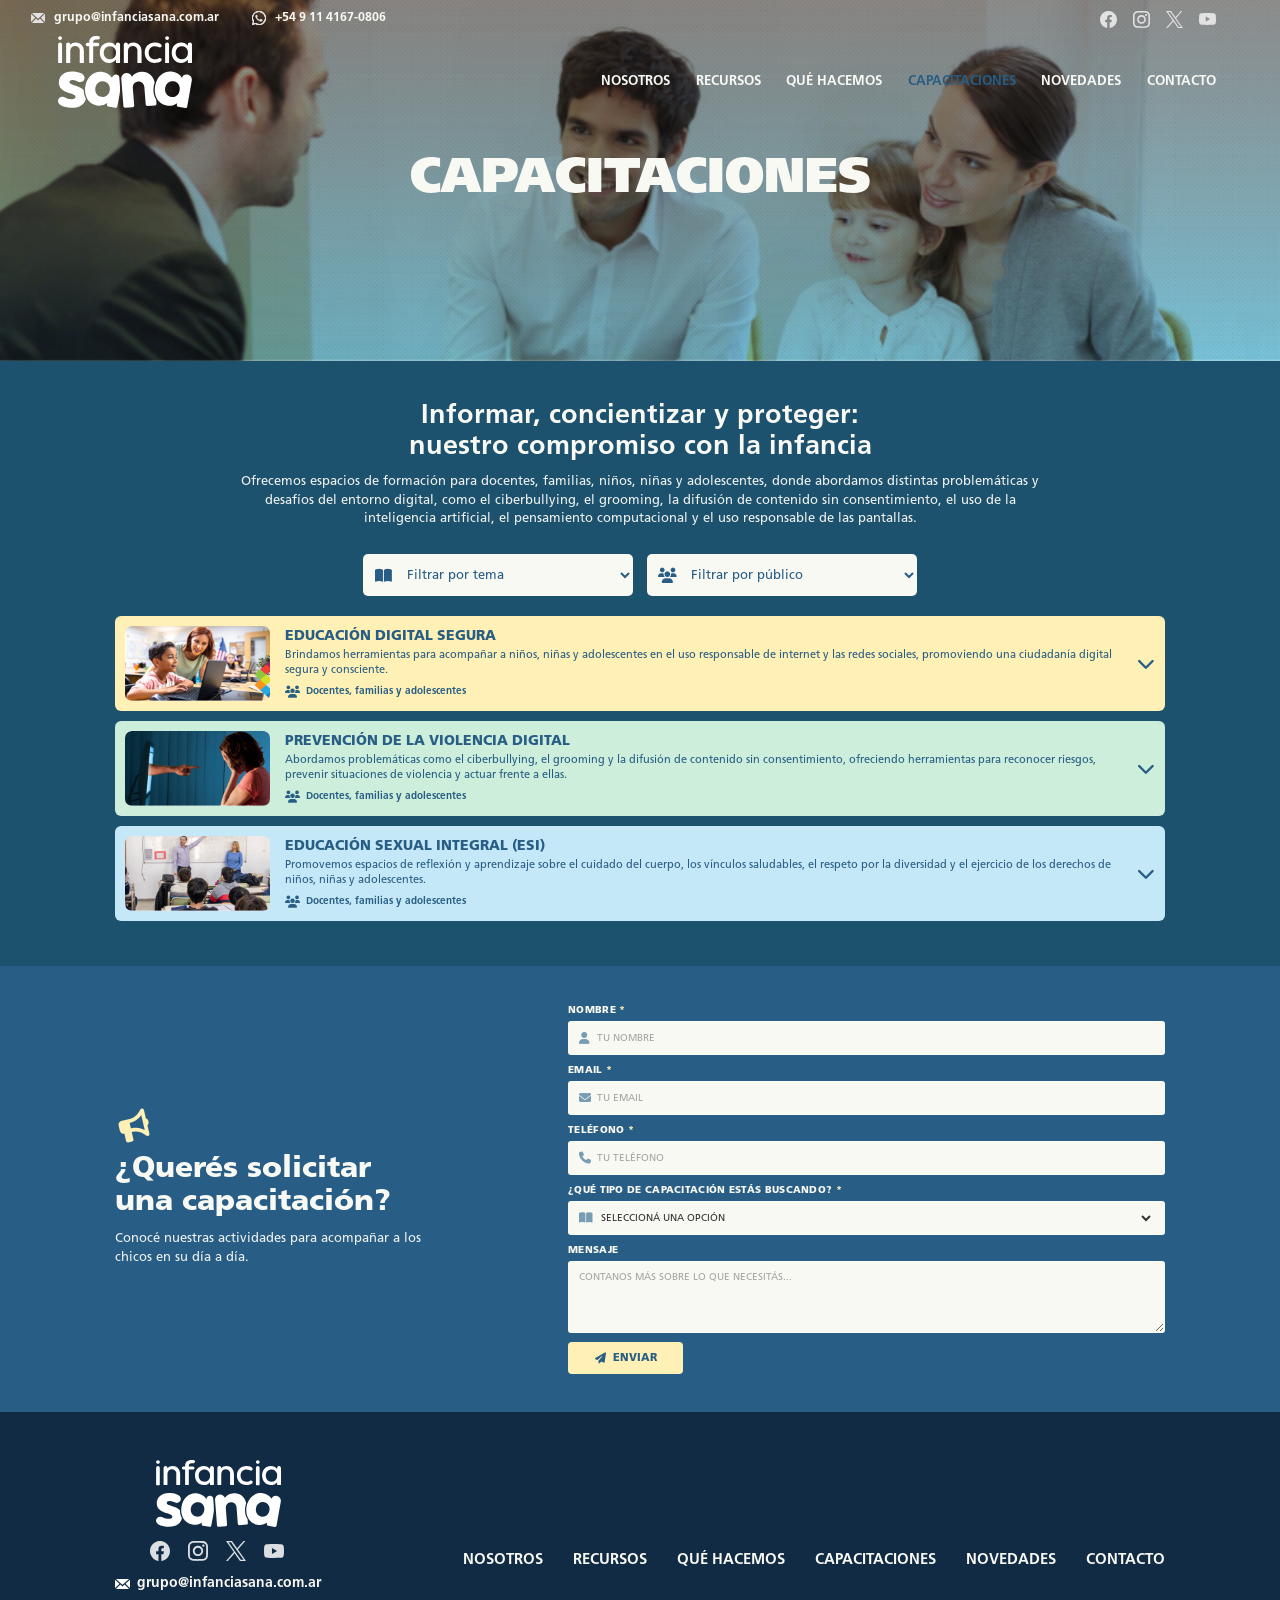
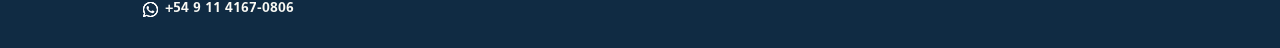
==== commit ac95b2e1: "Add files via upload" ====
--- a/capacitaciones.html
+++ b/capacitaciones.html
@@ -105,7 +105,7 @@
 
                 <li><a href="nosotros.html">NOSOTROS</a></li>
                 <li><a href="recursos.html">RECURSOS</a></li>
-                <li><a href="programas.html">PROGRAMAS</a></li>
+                <li><a href="que-hacemos.html">QUÉ HACEMOS</a></li>
                 <li><a href="capacitaciones.html" class="activo">CAPACITACIONES</a></li>
                 <li><a href="novedades.html">NOVEDADES</a></li>
                 <li><a href="contacto.html">CONTACTO</a></li>
@@ -700,7 +700,7 @@
 
                 <a href="nosotros.html">NOSOTROS</a>
                 <a href="recursos.html">RECURSOS</a>
-                <a href="programas.html">PROGRAMAS</a>
+                <a href="que-hacemos.html">QUÉ HACEMOS</a>
                 <a href="capacitaciones.html">CAPACITACIONES</a>
                 <a href="novedades.html">NOVEDADES</a>
                 <a href="contacto.html">CONTACTO</a>
--- a/css/style.css
+++ b/css/style.css
@@ -240,7 +240,7 @@
 
 /* TELÉFONO: A LA DERECHA DEL CORREO */
 .header-contact a:last-child {
-    margin-left: calc(clamp(85px, 10.5vw, 145px) + 40px);
+    margin-left: calc(clamp(85px, 10.5vw, 145px) + 60px);
     white-space: nowrap;
 }
 
@@ -248,21 +248,22 @@
     display: flex;
     align-items: center;
     justify-content: center;
-    gap: 8px;
+    gap: 9px;
 
     color: var(--blanco);
     text-decoration: none;
 
     font-family: 'Frutiger', 'Frutiger LT Std', 'Segoe UI', 'Helvetica Neue', Arial, sans-serif;
-    font-size: clamp(8px, 0.75vw, 12px);
+    /* Mínimo 12px: antes llegaba a 8px en pantallas chicas */
+    font-size: clamp(12px, 0.35vw + 8px, 15px);
     font-weight: 700;
 }
 
 .header-contact img {
     display: block;
     flex-shrink: 0;
-    width: clamp(12px, 1.1vw, 17px);
-    height: clamp(12px, 1.1vw, 17px);
+    width: clamp(14px, 1.1vw, 19px);
+    height: clamp(14px, 1.1vw, 19px);
     object-fit: contain;
 }
 
@@ -278,7 +279,7 @@
 
     display: flex;
     align-items: center;
-    gap: 13px;
+    gap: 16px;
 }
 
 .header-social a {
@@ -289,8 +290,8 @@
 
 .header-social img {
     display: block;
-    width: clamp(13px, 1.2vw, 19px);
-    height: clamp(13px, 1.2vw, 19px);
+    width: clamp(17px, 1.3vw, 23px);
+    height: clamp(17px, 1.3vw, 23px);
     object-fit: contain;
 
     transition: opacity 0.2s ease;
@@ -337,7 +338,7 @@
 
     display: flex;
     align-items: center;
-    gap: clamp(12px, 2vw, 30px);
+    gap: clamp(14px, 2vw, 32px);
 
     list-style: none;
     pointer-events: auto;
@@ -349,7 +350,8 @@
     white-space: nowrap;
 
     font-family: 'Frutiger', 'Frutiger LT Std', 'Segoe UI', 'Helvetica Neue', Arial, sans-serif;
-    font-size: clamp(9px, 0.9vw, 14px);
+    /* Mínimo 12.5px: antes llegaba a 9px en pantallas chicas */
+    font-size: clamp(12.5px, 0.5vw + 7px, 17px);
     font-weight: 700;
 
     transition: opacity 0.2s ease;
@@ -386,11 +388,11 @@
 /* Descripción: Frutiger Light */
 
 .header-content p {
-    max-width: 520px;
+    max-width: 560px;
     margin-top: 0.6vw;
 
     font-family: 'Frutiger', 'Frutiger LT Std', 'Segoe UI', 'Helvetica Neue', Arial, sans-serif;
-    font-size: clamp(9px, 0.8vw, 13px);
+    font-size: clamp(12px, 0.35vw + 8.5px, 16px);
     font-weight: 300;
     line-height: 1.3;
 }
@@ -402,8 +404,8 @@
     align-items: center;
     justify-content: center;
 
-    margin-top: 1.2vw;
-    padding: 0.7vw 2.4vw;
+    margin-top: clamp(12px, 1.2vw, 20px);
+    padding: clamp(8px, 0.7vw, 12px) clamp(22px, 2.4vw, 38px);
 
     background-color: var(--azul-principal);
     border-radius: 9px;
@@ -412,7 +414,7 @@
     text-decoration: none;
 
     font-family: 'Frutiger', 'Frutiger LT Std', 'Segoe UI', 'Helvetica Neue', Arial, sans-serif;
-    font-size: clamp(8px, 0.85vw, 13px);
+    font-size: clamp(12px, 0.3vw + 8px, 15px);
     font-weight: 700;
 
     transition: background-color 0.2s ease;
@@ -475,11 +477,22 @@
     .header-contact {
         top: 3%;
         left: 5%;
-        gap: 10px;
+        gap: 18px;
+    }
+
+    /* En tablet el correo y el teléfono van en fila, sin centrar sobre el logo */
+
+    .header-contact a:first-child {
+        position: static;
+        width: auto;
+    }
+
+    .header-contact a:last-child {
+        margin-left: 0;
     }
 
     .header-contact a {
-        font-size: 9px;
+        font-size: 12px;
     }
 
     /* Redes */
@@ -514,7 +527,7 @@
     }
 
     .nav-links a {
-        font-size: 11px;
+        font-size: 13px;
     }
 
     /* Texto */
@@ -530,7 +543,7 @@
     }
 
     .header-content p {
-        font-size: 12px;
+        font-size: 14px;
     }
 }
 
@@ -565,11 +578,11 @@
 
     .nav-links {
         top: 29%;
-        gap: 10px;
+        gap: 8px 14px;
     }
 
     .nav-links a {
-        font-size: 10px;
+        font-size: 12px;
     }
 
     /* Texto */
@@ -583,12 +596,12 @@
     }
 
     .header-content p {
-        font-size: 11px;
+        font-size: 13px;
     }
 
     .header-button {
-        padding: 9px 24px;
-        font-size: 10px;
+        padding: 10px 26px;
+        font-size: 12px;
     }
 }
 
@@ -838,18 +851,18 @@
     display: flex;
     align-items: center;
     justify-content: center;
-    gap: 5px;
+    gap: 7px;
 
     color: #F9F9F4;
     text-decoration: none;
-    font-size: 11px;
+    font-size: 14px;
     font-weight: 700;
     white-space: nowrap;
 }
 
 .footer-contact img {
-    width: 12px;
-    height: 12px;
+    width: 15px;
+    height: 15px;
     object-fit: contain;
     filter: brightness(0) invert(1);
 }
@@ -868,7 +881,7 @@
 .footer-nav a {
     color: #F9F9F4;
     text-decoration: none;
-    font-size: 13px;
+    font-size: 15px;
     font-weight: 700;
     white-space: nowrap;
     transition: opacity 0.2s ease;
@@ -900,7 +913,7 @@
     }
 
     .footer-nav a {
-        font-size: 11px;
+        font-size: 14px;
     }
 }
 
@@ -971,11 +984,11 @@
     }
 
     .footer-nav {
-        gap: 15px 18px;
+        gap: 15px 20px;
     }
 
     .footer-nav a {
-        font-size: 11px;
+        font-size: 14px;
     }
 }
 
@@ -1404,11 +1417,11 @@
 }
 
 .prevencion-intro {
-    max-width: 530px;
+    max-width: 620px;
     margin: 0 auto;
-    font-size: 14px;
+    font-size: 16px;
     font-weight: 300;
-    line-height: 1.2;
+    line-height: 1.35;
 }
 
 /* ESTADÍSTICAS */
@@ -1443,11 +1456,11 @@
 }
 
 .estadistica-central p {
-    max-width: 250px;
-    margin-top: 8px;
-    font-size: 9px;
-    font-weight: 300;
-    line-height: 1.4;
+    max-width: 330px;
+    margin-top: 10px;
+    font-size: 14px;
+    font-weight: 400;
+    line-height: 1.45;
     text-align: center;
 }
 
@@ -1853,63 +1866,77 @@
 }
 
 /* ==================================================
-   EFECTOS EXTRA DEL LOGO
+   EFECTO DEL LOGO
+   Al pasar el cursor: aparece el logo a color con un contorno
+   blanco y una sombra suave (sin resplandor), y sube un poco.
 ================================================== */
 
 .logo {
     position: absolute;
     isolation: isolate;
 
-    transition: transform 0.55s cubic-bezier(0.22, 1, 0.36, 1);
-}
-
-/* Resplandor */
-.logo::before {
-    content: "";
-    position: absolute;
-
-    width: 180%;
-    height: 180%;
-    top: -40%;
-    left: -40%;
-
-    z-index: -1;
-    border-radius: 50%;
-
-    background: radial-gradient(
-        circle,
-        rgba(255, 255, 255, 0.85) 0%,
-        rgba(130, 205, 235, 0.65) 25%,
-        rgba(40, 140, 190, 0.35) 50%,
-        transparent 75%
-    );
-
-    filter: blur(30px);
-
-    opacity: 0;
-    transform: scale(0.7);
+    transition: transform 0.45s cubic-bezier(0.22, 1, 0.36, 1);
+}
+
+/* Estado inicial: mismos filtros pero invisibles,
+   para que el cambio se anime de forma suave. */
+
+.logo-color {
+    filter:
+        drop-shadow(0 0 0 rgba(255, 255, 255, 0))
+        drop-shadow(0 0 0 rgba(255, 255, 255, 0))
+        drop-shadow(0 0 0 rgba(255, 255, 255, 0))
+        drop-shadow(0 0 0 rgba(255, 255, 255, 0))
+        drop-shadow(0 0 0 rgba(16, 43, 67, 0));
 
     transition:
-        opacity 0.55s ease,
-        transform 0.55s cubic-bezier(0.22, 1, 0.36, 1);
-
-    pointer-events: none;
-}
-
-/* Activación */
-.logo:hover {
-    transform: scale(1.06);
-}
-
-.logo:hover::before {
-    opacity: 1;
-    transform: scale(1);
+        opacity 0.35s ease,
+        filter 0.35s ease;
+}
+
+/* Activación (mouse o teclado) */
+
+.logo:hover,
+.logo:focus-visible {
+    transform: translateY(-2px) scale(1.06);
+}
+
+.logo:hover .logo-color,
+.logo:focus-visible .logo-color {
+    filter:
+        drop-shadow(2px 0 0 #FFFFFF)
+        drop-shadow(-2px 0 0 #FFFFFF)
+        drop-shadow(0 2px 0 #FFFFFF)
+        drop-shadow(0 -2px 0 #FFFFFF)
+        drop-shadow(0 7px 9px rgba(16, 43, 67, 0.4));
 }
 
 /* Accesibilidad */
+
 @media (prefers-reduced-motion: reduce) {
     .logo,
-    .logo::before {
+    .logo-color {
         transition: none;
     }
-}+}
+
+
+/* ==================================================
+   HEADER EN PANTALLAS ANGOSTAS
+   Va al final para que prevalezca sobre la posición
+   del logo definida más arriba.
+================================================== */
+
+@media (max-width: 560px) {
+
+    .header-contact {
+        flex-direction: column;
+        align-items: flex-start;
+        gap: 5px;
+    }
+
+    .logo {
+        top: 66px;
+    }
+
+}
